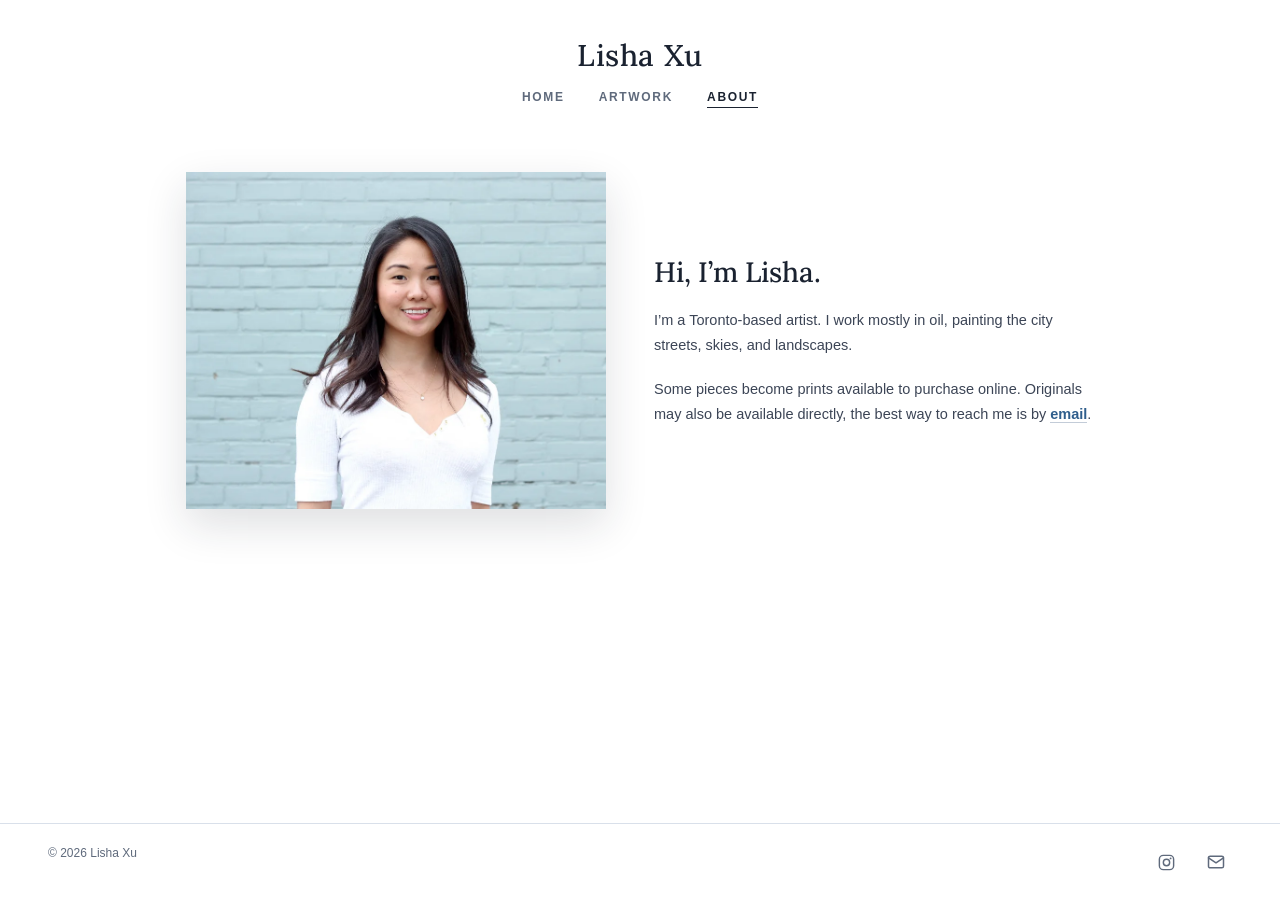
==== about/index.html @ ed12e609 "Build lishaxu.com: portfolio site + Gallery Wall Planner Static site from the Claude Design handoff:" ====
<!DOCTYPE html>
<html lang="en">
<head>
<meta charset="utf-8">
<meta name="viewport" content="width=device-width, initial-scale=1">
<title>About — Lisha Xu</title>
<meta name="description" content="Lisha Xu is a Toronto-based artist working mostly in oil, painting the city streets, skies, and landscapes.">
<link rel="icon" type="image/svg+xml" href="../favicon.svg">
<link rel="canonical" href="https://lishaxu.com/about/">
<meta property="og:title" content="About — Lisha Xu">
<meta property="og:description" content="Lisha Xu is a Toronto-based artist working mostly in oil, painting the city streets, skies, and landscapes.">
<meta property="og:image" content="https://lishaxu.com/site-assets/lisha.webp">
<meta property="og:url" content="https://lishaxu.com/about/">
<meta property="og:type" content="website">
<link rel="preconnect" href="https://fonts.googleapis.com">
<link rel="preconnect" href="https://fonts.gstatic.com" crossorigin>
<link href="https://fonts.googleapis.com/css2?family=Lora:ital,wght@0,400;0,500;0,600;1,400&display=swap" rel="stylesheet">
<link rel="stylesheet" href="../css/site.css">
<!-- Analytics (Plausible) — to enable: create the site at plausible.io, then uncomment.
<script defer data-domain="lishaxu.com" src="https://plausible.io/js/script.tagged-events.outbound-links.js"></script>
-->
</head>
<body>

  <header class="site-header">
    <a class="wordmark" href="../">Lisha Xu</a>
    <nav class="site-nav">
      <a href="../">Home</a>
      <a href="../artwork/">Artwork</a>
      <a href="./" aria-current="page">About</a>
    </nav>
  </header>

  <main class="content">
    <div class="about">
      <img src="../site-assets/lisha.webp" alt="Lisha Xu">
      <div class="about-text">
        <h1 class="about-heading">Hi, I&rsquo;m Lisha.</h1>
        <p>I&rsquo;m a Toronto-based artist. I work mostly in oil, painting the city streets, skies, and landscapes.</p>
        <p>Some pieces become prints available to purchase online. Originals may also be available directly, the best way to reach me is by <a href="mailto:hello@lishaxu.com" class="plausible-event-name=Inquire plausible-event-piece=About+Email">email</a>.</p>
      </div>
    </div>
  </main>

  <footer class="site-footer">
    <span>&copy; 2026 Lisha Xu</span>
    <div class="footer-icons">
      <a href="https://instagram.com/lishasgallery" target="_blank" rel="noopener" title="Instagram @lishasgallery" aria-label="Instagram">
        <svg width="19" height="19" viewBox="0 0 24 24" fill="none" stroke="#5f6a7c" stroke-width="1.8" stroke-linecap="round"><rect x="3" y="3" width="18" height="18" rx="5"></rect><circle cx="12" cy="12" r="4"></circle><circle cx="17.2" cy="6.8" r="1.2" fill="#5f6a7c" stroke="none"></circle></svg>
      </a>
      <a href="mailto:hello@lishaxu.com" title="hello@lishaxu.com" aria-label="Email">
        <svg width="20" height="20" viewBox="0 0 24 24" fill="none" stroke="#5f6a7c" stroke-width="1.8" stroke-linecap="round" stroke-linejoin="round"><rect x="3" y="5" width="18" height="14" rx="2"></rect><path d="M3 7l9 6 9-6"></path></svg>
      </a>
    </div>
  </footer>

</body>
</html>
---- css/site.css ----
/* lishaxu.com — shared site styles
   Design tokens (from design handoff):
   background #ffffff · text #1a2230 · body copy #3c4556 · secondary #5f6a7c
   muted #97a1b1 · accent #2f5e8c · slate band #e9ecf1 · border #d9e0ea
   underline accent #c3ccd8 */

* { box-sizing: border-box; }

html, body { margin: 0; background: #ffffff; }

body {
  min-height: 100dvh;
  display: flex;
  flex-direction: column;
  color: #1a2230;
  font-family: -apple-system, BlinkMacSystemFont, 'Helvetica Neue', 'Segoe UI', Roboto, Arial, sans-serif;
  font-size: 14px;
}

/* ---------- header ---------- */

.site-header {
  display: flex;
  flex-direction: column;
  align-items: center;
  gap: 16px;
  padding: 36px clamp(20px, 5vw, 48px) 0;
}

.wordmark {
  font-family: Lora, Georgia, serif;
  font-size: clamp(24px, 4vw, 30px);
  font-weight: 500;
  letter-spacing: .02em;
  color: #1a2230;
  text-decoration: none;
}

.site-nav {
  display: flex;
  gap: clamp(22px, 4vw, 34px);
  font-size: 12px;
  font-weight: 600;
  letter-spacing: .14em;
  text-transform: uppercase;
}

.site-nav a {
  text-decoration: none;
  padding-bottom: 3px;
  letter-spacing: .14em;
  color: #5f6a7c;
}

.site-nav a[aria-current="page"] {
  color: #1a2230;
  border-bottom: 1px solid #1a2230;
}

/* ---------- shared content column ---------- */

.content {
  width: 100%;
  max-width: 1040px;
  margin: 0 auto;
  flex: 1;
}

/* ---------- buttons ---------- */

.btn {
  display: inline-block;
  font-size: 11px;
  font-weight: 700;
  letter-spacing: .1em;
  text-transform: uppercase;
  text-decoration: none;
  cursor: pointer;
}

.btn-purchase {
  background: #2f5e8c;
  color: #ffffff;
  padding: 7px 12px;
}

.btn-inquire {
  border: 1px solid #1a2230;
  color: #1a2230;
  padding: 6px 12px;
}

.btn-purchase:hover { background: #2b5680; }
.btn-inquire:hover { background: rgba(26, 34, 48, .05); }

/* ---------- home: hero ---------- */

.hero {
  padding: 48px clamp(20px, 5vw, 48px) 30px;
  display: flex;
  flex-direction: column;
  align-items: center;
  gap: 18px;
}

.hero img {
  width: min(520px, 100%);
  display: block;
  box-shadow: 0 24px 60px rgba(26, 34, 48, .18);
}

.hero-caption { text-align: center; }

.hero-caption .piece-title {
  font-family: Lora, Georgia, serif;
  font-size: 17px;
  margin-bottom: 5px;
}

.piece-detail {
  font-size: 12.5px;
  line-height: 1.5;
  color: #5f6a7c;
}

/* ---------- home: collection ---------- */

.collection { padding: 34px clamp(20px, 5vw, 48px) 24px; }

.collection-head {
  display: flex;
  align-items: baseline;
  justify-content: space-between;
  gap: 12px;
  flex-wrap: wrap;
  margin-bottom: 22px;
}

.collection-label {
  font-size: 11.5px;
  font-weight: 600;
  letter-spacing: .16em;
  text-transform: uppercase;
  color: #5f6a7c;
}

.view-all {
  font-size: 12.5px;
  font-weight: 600;
  color: #2f5e8c;
  border-bottom: 1px solid #c3ccd8;
  padding-bottom: 2px;
  text-decoration: none;
}

/* Exactly 4 columns >=900px, otherwise 2 — never 1 or 3 (avoids a 3+1 orphan row). */
.collection-grid {
  display: grid;
  grid-template-columns: repeat(2, 1fr);
  gap: 30px 26px;
}

@media (min-width: 900px) {
  .collection-grid { grid-template-columns: repeat(4, 1fr); }
}

.card {
  display: flex;
  flex-direction: column;
  gap: 10px;
}

.card-well {
  display: flex;
  align-items: center;
  justify-content: center;
  aspect-ratio: 1;
  overflow: hidden;
}

.card-well img {
  max-width: 100%;
  max-height: 100%;
  display: block;
  box-shadow: 0 8px 22px rgba(26, 34, 48, .1);
}

.card-title {
  font-family: Lora, Georgia, serif;
  font-size: 15px;
  line-height: 1.35;
}

.card-title .attribution {
  font-size: 11px;
  color: #97a1b1;
  font-style: italic;
  font-family: inherit;
}

.card-detail {
  font-size: 11.5px;
  line-height: 1.5;
  color: #5f6a7c;
}

.card-cta { margin-top: auto; }

/* ---------- planner callout band ---------- */

.planner-callout {
  display: flex;
  align-items: center;
  gap: 30px;
  flex-wrap: wrap;
  padding: 30px clamp(20px, 4vw, 36px);
  background: #e9ecf1;
}

.home .planner-callout { margin: 44px clamp(20px, 5vw, 48px) 54px; }

.planner-callout-text {
  flex: 1 1 320px;
  min-width: 0;
  text-align: left;
}

.planner-callout-eyebrow {
  font-size: 11px;
  font-weight: 700;
  letter-spacing: .16em;
  text-transform: uppercase;
  color: #2f5e8c;
  margin-bottom: 8px;
}

.planner-callout-heading {
  font-family: Lora, Georgia, serif;
  font-size: 22px;
  margin-bottom: 8px;
}

.planner-callout-body {
  font-size: 13.5px;
  line-height: 1.6;
  color: #5f6a7c;
}

.btn-planner {
  flex: 0 0 auto;
  font-size: 12px;
  font-weight: 700;
  letter-spacing: .1em;
  text-transform: uppercase;
  background: #2f5e8c;
  color: #ffffff;
  padding: 13px 22px;
  text-decoration: none;
}

.btn-planner:hover { background: #2b5680; }

/* ---------- artwork page ---------- */

.artwork-list {
  padding: 60px clamp(20px, 5vw, 48px) 54px;
  display: flex;
  flex-direction: column;
  align-items: center;
  gap: 72px;
}

.artwork-piece {
  display: flex;
  flex-direction: column;
  align-items: center;
  gap: 14px;
  text-align: center;
  width: 100%;
}

.artwork-piece img {
  width: min(520px, 100%);
  display: block;
  box-shadow: 0 16px 40px rgba(26, 34, 48, .14);
}

.artwork-piece .piece-title {
  font-family: Lora, Georgia, serif;
  font-size: 18px;
  line-height: 1.35;
  margin-top: 6px;
}

.artwork-piece .attribution {
  font-size: 12px;
  color: #97a1b1;
  font-style: italic;
}

.artwork-piece .btn-inquire { padding: 7px 14px; }
.artwork-piece .btn-purchase { padding: 8px 14px; }

.artwork-list .planner-callout { width: 100%; }

/* ---------- about page ---------- */

.about {
  padding: 64px clamp(20px, 5vw, 48px) 56px;
  display: flex;
  flex-wrap: wrap;
  gap: 48px;
  align-items: center;
  justify-content: center;
}

.about img {
  width: min(420px, 100%);
  display: block;
  box-shadow: 0 16px 40px rgba(26, 34, 48, .14);
}

.about-text {
  display: flex;
  flex-direction: column;
  gap: 18px;
  flex: 1 1 300px;
  max-width: 440px;
}

.about-heading {
  font-family: Lora, Georgia, serif;
  font-size: 28px;
  font-weight: 500;
  margin: 0;
}

.about-text p {
  font-size: 14.5px;
  line-height: 1.75;
  color: #3c4556;
  margin: 0;
}

.about-text a {
  color: #2f5e8c;
  font-weight: 600;
  text-decoration: none;
  border-bottom: 1px solid #c3ccd8;
}

/* ---------- footer ---------- */

.site-footer {
  border-top: 1px solid #d9e0ea;
  padding: 22px clamp(20px, 5vw, 48px);
  display: flex;
  justify-content: space-between;
  gap: 14px;
  flex-wrap: wrap;
  font-size: 12px;
  color: #5f6a7c;
}

.footer-icons {
  display: flex;
  gap: 18px;
  align-items: center;
}

.footer-icons a {
  display: flex;
  align-items: center;
  justify-content: center;
  width: 32px;
  height: 32px;
  color: #5f6a7c;
  text-decoration: none;
}
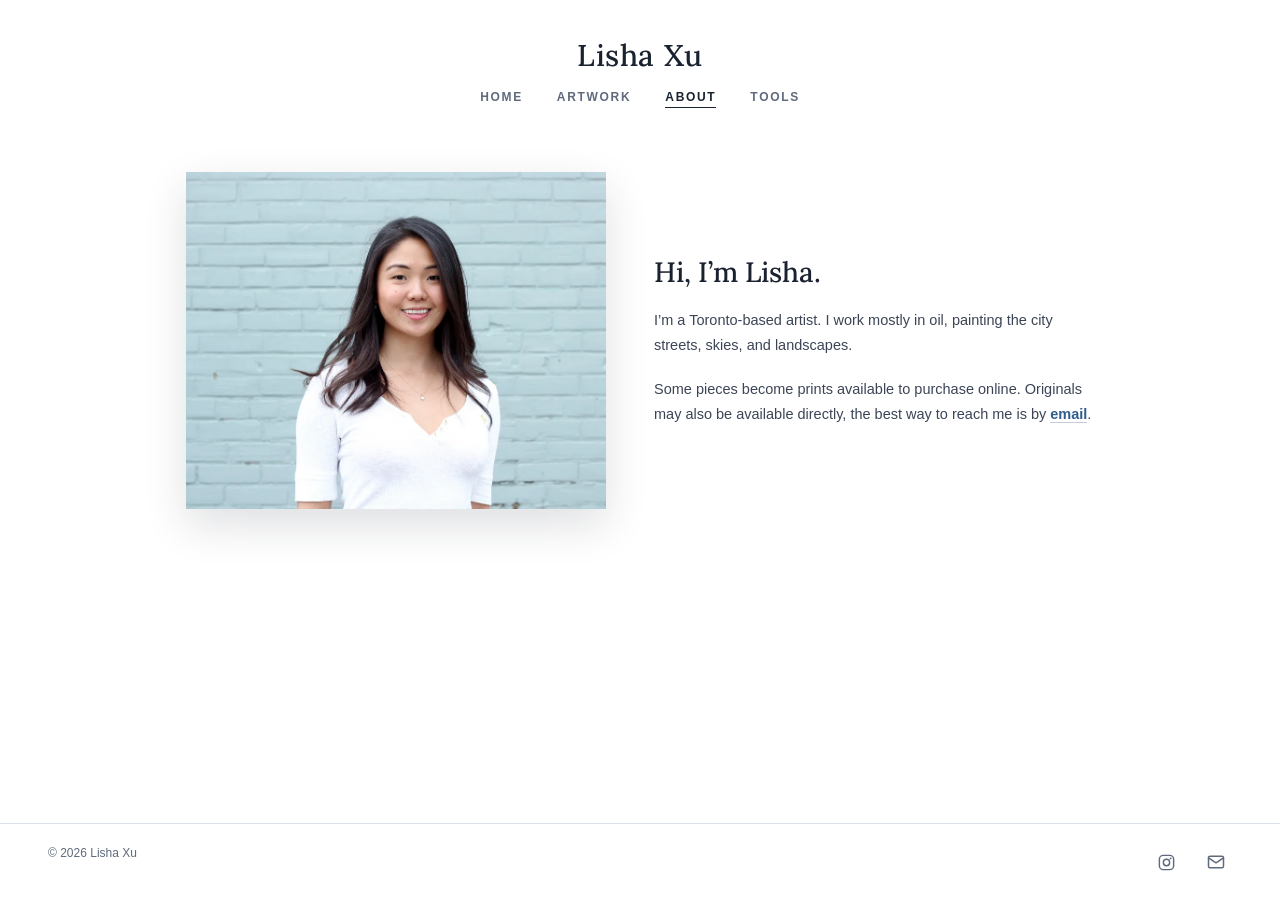
==== commit 9cf1949e: "Add Colour Mixer tool (/colourmix) and Tools index page (/tools) - /colourmix: interactive paint-mix" ====
--- a/about/index.html
+++ b/about/index.html
@@ -12,13 +12,35 @@
 <meta property="og:image" content="https://lishaxu.com/site-assets/lisha.webp">
 <meta property="og:url" content="https://lishaxu.com/about/">
 <meta property="og:type" content="website">
+<meta name="twitter:card" content="summary_large_image">
+<script type="application/ld+json">
+{
+  "@context": "https://schema.org",
+  "@type": "ProfilePage",
+  "mainEntity": {
+    "@type": "Person",
+    "@id": "https://lishaxu.com/#lisha",
+    "name": "Lisha Xu",
+    "jobTitle": "Artist",
+    "description": "Toronto-based artist working mostly in oil, painting the city streets, skies, and landscapes.",
+    "image": "https://lishaxu.com/site-assets/lisha.webp",
+    "url": "https://lishaxu.com/",
+    "email": "mailto:hello@lishaxu.com",
+    "sameAs": ["https://instagram.com/lishasgallery"],
+    "address": {"@type": "PostalAddress", "addressLocality": "Toronto", "addressRegion": "ON", "addressCountry": "CA"}
+  }
+}
+</script>
 <link rel="preconnect" href="https://fonts.googleapis.com">
 <link rel="preconnect" href="https://fonts.gstatic.com" crossorigin>
 <link href="https://fonts.googleapis.com/css2?family=Lora:ital,wght@0,400;0,500;0,600;1,400&display=swap" rel="stylesheet">
 <link rel="stylesheet" href="../css/site.css">
-<!-- Analytics (Plausible) — to enable: create the site at plausible.io, then uncomment.
-<script defer data-domain="lishaxu.com" src="https://plausible.io/js/script.tagged-events.outbound-links.js"></script>
--->
+<!-- Privacy-friendly analytics by Plausible -->
+<script async src="https://plausible.io/js/pa-HvV7BJ1SXZPFdB6k0vsl2.js"></script>
+<script>
+  window.plausible=window.plausible||function(){(plausible.q=plausible.q||[]).push(arguments)},plausible.init=plausible.init||function(i){plausible.o=i||{}};
+  plausible.init()
+</script>
 </head>
 <body>
 
@@ -28,12 +50,13 @@
       <a href="../">Home</a>
       <a href="../artwork/">Artwork</a>
       <a href="./" aria-current="page">About</a>
+      <a href="../tools/">Tools</a>
     </nav>
   </header>
 
   <main class="content">
     <div class="about">
-      <img src="../site-assets/lisha.webp" alt="Lisha Xu">
+      <img src="../site-assets/lisha.webp" alt="Portrait of Lisha Xu, Toronto artist" width="899" height="722" fetchpriority="high">
       <div class="about-text">
         <h1 class="about-heading">Hi, I&rsquo;m Lisha.</h1>
         <p>I&rsquo;m a Toronto-based artist. I work mostly in oil, painting the city streets, skies, and landscapes.</p>
--- a/css/site.css
+++ b/css/site.css
@@ -103,8 +103,11 @@
   gap: 18px;
 }
 
+/* height:auto keeps the width/height HTML attributes (set for layout-shift
+   prevention) acting as aspect-ratio hints instead of fixed heights. */
 .hero img {
   width: min(520px, 100%);
+  height: auto;
   display: block;
   box-shadow: 0 24px 60px rgba(26, 34, 48, .18);
 }
@@ -153,21 +156,25 @@
   text-decoration: none;
 }
 
-/* Exactly 4 columns >=900px, otherwise 2 — never 1 or 3 (avoids a 3+1 orphan row). */
+/* Exactly 4 columns >=900px, otherwise 2 — never 1 or 3 (avoids a 3+1 orphan row).
+   minmax(0,1fr) + min-width:0 let columns shrink below the images' intrinsic
+   width — without them Safari lets the 1400px-wide images blow the grid out
+   past the viewport. */
 .collection-grid {
   display: grid;
-  grid-template-columns: repeat(2, 1fr);
+  grid-template-columns: repeat(2, minmax(0, 1fr));
   gap: 30px 26px;
 }
 
 @media (min-width: 900px) {
-  .collection-grid { grid-template-columns: repeat(4, 1fr); }
+  .collection-grid { grid-template-columns: repeat(4, minmax(0, 1fr)); }
 }
 
 .card {
   display: flex;
   flex-direction: column;
   gap: 10px;
+  min-width: 0;
 }
 
 .card-well {
@@ -179,6 +186,8 @@
 }
 
 .card-well img {
+  width: auto;
+  height: auto;
   max-width: 100%;
   max-height: 100%;
   display: block;
@@ -281,6 +290,7 @@
 
 .artwork-piece img {
   width: min(520px, 100%);
+  height: auto;
   display: block;
   box-shadow: 0 16px 40px rgba(26, 34, 48, .14);
 }
@@ -316,6 +326,7 @@
 
 .about img {
   width: min(420px, 100%);
+  height: auto;
   display: block;
   box-shadow: 0 16px 40px rgba(26, 34, 48, .14);
 }
@@ -349,6 +360,73 @@
   border-bottom: 1px solid #c3ccd8;
 }
 
+/* ---------- tools page ---------- */
+
+.tools-intro {
+  padding: 56px clamp(20px, 5vw, 48px) 0;
+  text-align: center;
+}
+
+.tools-intro p {
+  max-width: 640px;
+  margin: 0 auto;
+  font-size: 16px;
+  line-height: 1.75;
+  color: #3c4556;
+  text-wrap: pretty;
+}
+
+.tools-grid {
+  padding: 44px clamp(20px, 5vw, 48px) 64px;
+  display: grid;
+  grid-template-columns: repeat(auto-fit, minmax(320px, 1fr));
+  gap: 48px 40px;
+}
+
+.tool-card {
+  display: flex;
+  flex-direction: column;
+  min-width: 0;
+}
+
+.tool-card > a { display: block; }
+
+.tool-card img {
+  display: block;
+  width: 100%;
+  height: auto;
+  aspect-ratio: 4 / 3;
+  object-fit: cover;
+  object-position: center top;
+  border: 1px solid #d9e0ea;
+}
+
+.tool-title {
+  font-family: Lora, Georgia, serif;
+  font-size: 20px;
+  font-weight: 500;
+  color: #1a2230;
+  margin: 18px 0 6px;
+}
+
+.tool-desc {
+  font-size: 14px;
+  line-height: 1.65;
+  color: #3c4556;
+  margin: 0 0 6px;
+  text-wrap: pretty;
+}
+
+.tool-meta {
+  font-size: 12.5px;
+  color: #5f6a7c;
+  margin: 0 0 18px;
+}
+
+.tool-cta { margin-top: auto; }
+
+.tool-cta .btn-planner { display: inline-block; }
+
 /* ---------- footer ---------- */
 
 .site-footer {
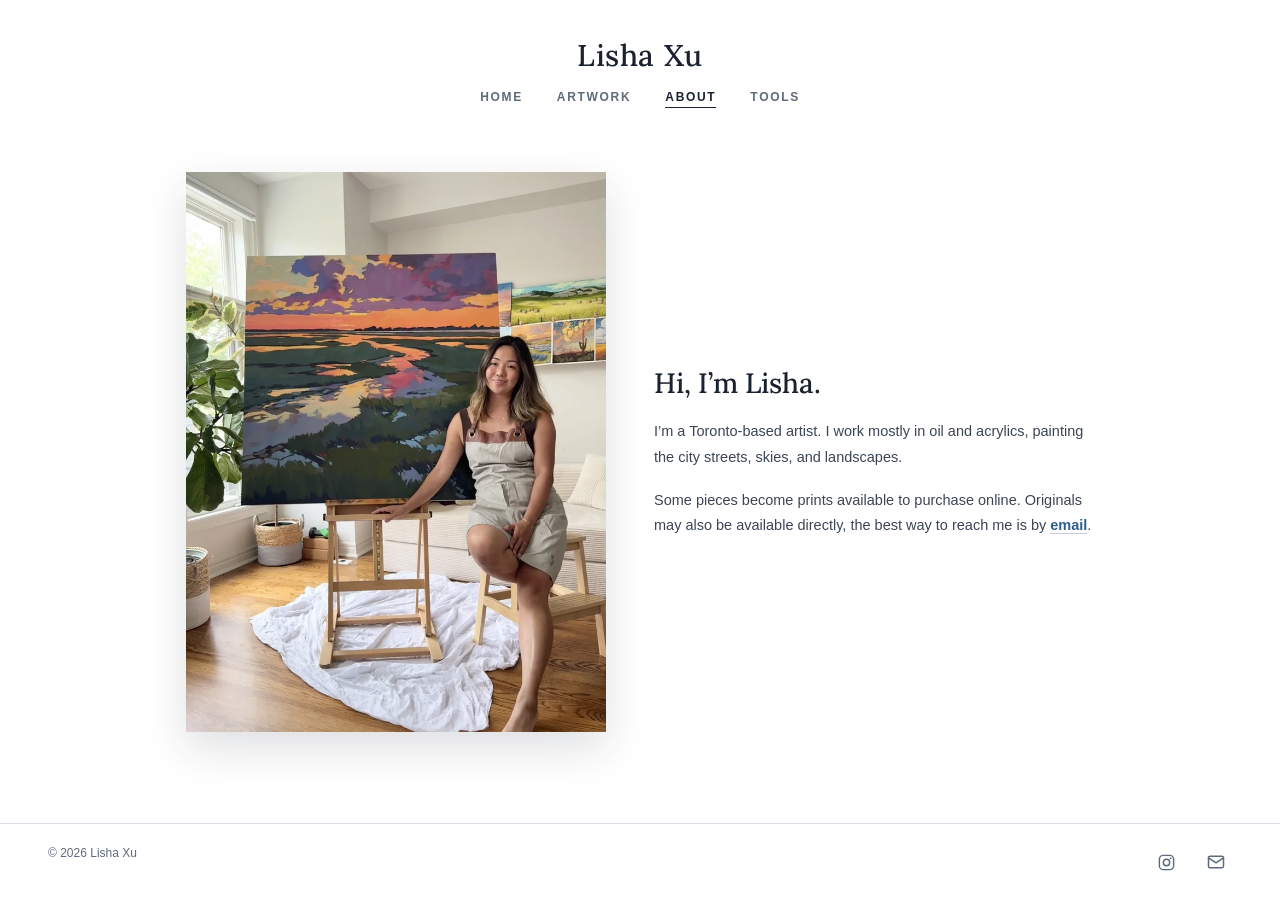
==== commit f479752a: "About: new studio portrait, and bio now says oil and acrylics Bio sentence updated on the About page" ====
--- a/about/index.html
+++ b/about/index.html
@@ -4,11 +4,11 @@
 <meta charset="utf-8">
 <meta name="viewport" content="width=device-width, initial-scale=1">
 <title>About — Lisha Xu</title>
-<meta name="description" content="Lisha Xu is a Toronto-based artist working mostly in oil, painting the city streets, skies, and landscapes.">
+<meta name="description" content="Lisha Xu is a Toronto-based artist working mostly in oil and acrylics, painting the city streets, skies, and landscapes.">
 <link rel="icon" type="image/svg+xml" href="../favicon.svg">
 <link rel="canonical" href="https://lishaxu.com/about/">
 <meta property="og:title" content="About — Lisha Xu">
-<meta property="og:description" content="Lisha Xu is a Toronto-based artist working mostly in oil, painting the city streets, skies, and landscapes.">
+<meta property="og:description" content="Lisha Xu is a Toronto-based artist working mostly in oil and acrylics, painting the city streets, skies, and landscapes.">
 <meta property="og:image" content="https://lishaxu.com/site-assets/lisha.webp">
 <meta property="og:url" content="https://lishaxu.com/about/">
 <meta property="og:type" content="website">
@@ -22,7 +22,7 @@
     "@id": "https://lishaxu.com/#lisha",
     "name": "Lisha Xu",
     "jobTitle": "Artist",
-    "description": "Toronto-based artist working mostly in oil, painting the city streets, skies, and landscapes.",
+    "description": "Toronto-based artist working mostly in oil and acrylics, painting the city streets, skies, and landscapes.",
     "image": "https://lishaxu.com/site-assets/lisha.webp",
     "url": "https://lishaxu.com/",
     "email": "mailto:hello@lishaxu.com",
@@ -35,12 +35,9 @@
 <link rel="preconnect" href="https://fonts.gstatic.com" crossorigin>
 <link href="https://fonts.googleapis.com/css2?family=Lora:ital,wght@0,400;0,500;0,600;1,400&display=swap" rel="stylesheet">
 <link rel="stylesheet" href="../css/site.css">
-<!-- Privacy-friendly analytics by Plausible -->
-<script async src="https://plausible.io/js/pa-HvV7BJ1SXZPFdB6k0vsl2.js"></script>
-<script>
-  window.plausible=window.plausible||function(){(plausible.q=plausible.q||[]).push(arguments)},plausible.init=plausible.init||function(i){plausible.o=i||{}};
-  plausible.init()
-</script>
+<!-- Privacy-friendly analytics by Umami (cookieless — no consent banner needed).
+     CTA buttons are tagged via data-umami-event attributes. -->
+<script defer src="https://cloud.umami.is/script.js" data-website-id="c67a9788-1762-4bfe-b14a-41bd56067300" data-domains="lishaxu.com"></script>
 </head>
 <body>
 
@@ -56,11 +53,11 @@
 
   <main class="content">
     <div class="about">
-      <img src="../site-assets/lisha.webp" alt="Portrait of Lisha Xu, Toronto artist" width="899" height="722" fetchpriority="high">
+      <img src="../site-assets/lisha.webp" alt="Lisha Xu in her studio beside her acrylic painting Tidal Wetlands on an easel" width="768" height="1024" fetchpriority="high">
       <div class="about-text">
         <h1 class="about-heading">Hi, I&rsquo;m Lisha.</h1>
-        <p>I&rsquo;m a Toronto-based artist. I work mostly in oil, painting the city streets, skies, and landscapes.</p>
-        <p>Some pieces become prints available to purchase online. Originals may also be available directly, the best way to reach me is by <a href="mailto:hello@lishaxu.com" class="plausible-event-name=Inquire plausible-event-piece=About+Email">email</a>.</p>
+        <p>I&rsquo;m a Toronto-based artist. I work mostly in oil and acrylics, painting the city streets, skies, and landscapes.</p>
+        <p>Some pieces become prints available to purchase online. Originals may also be available directly, the best way to reach me is by <a href="mailto:hello@lishaxu.com" data-umami-event="Inquire" data-umami-event-piece="About Email">email</a>.</p>
       </div>
     </div>
   </main>
--- a/css/site.css
+++ b/css/site.css
@@ -363,14 +363,16 @@
 /* ---------- tools page ---------- */
 
 .tools-intro {
-  padding: 56px clamp(20px, 5vw, 48px) 0;
+  padding: 22px clamp(20px, 5vw, 48px) 0;
   text-align: center;
 }
 
 .tools-intro p {
   max-width: 640px;
   margin: 0 auto;
-  font-size: 16px;
+  font-family: Lora, Georgia, serif;
+  font-style: italic;
+  font-size: 14px;
   line-height: 1.75;
   color: #3c4556;
   text-wrap: pretty;
